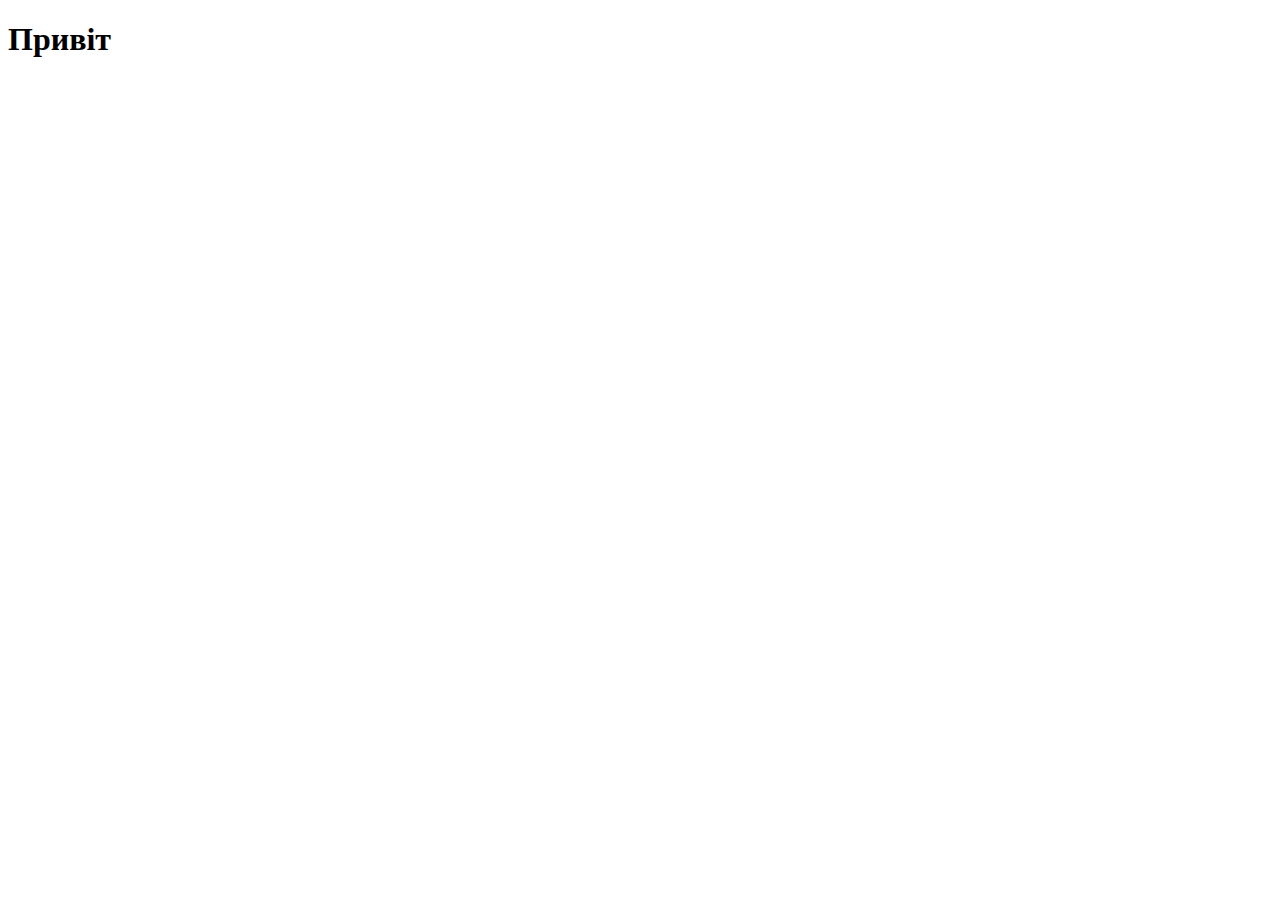
==== index.html @ fdb6528d "Initial commit" ====
<!DOCTYPE html>
<html lang="en">
  <head>
    <meta charset="UTF-8" />
    <meta name="viewport" content="width=device-width, initial-scale=1.0" />
    <title>Document</title>
  </head>
  <body>
    <h1>Привіт</h1>
  </body>
</html>
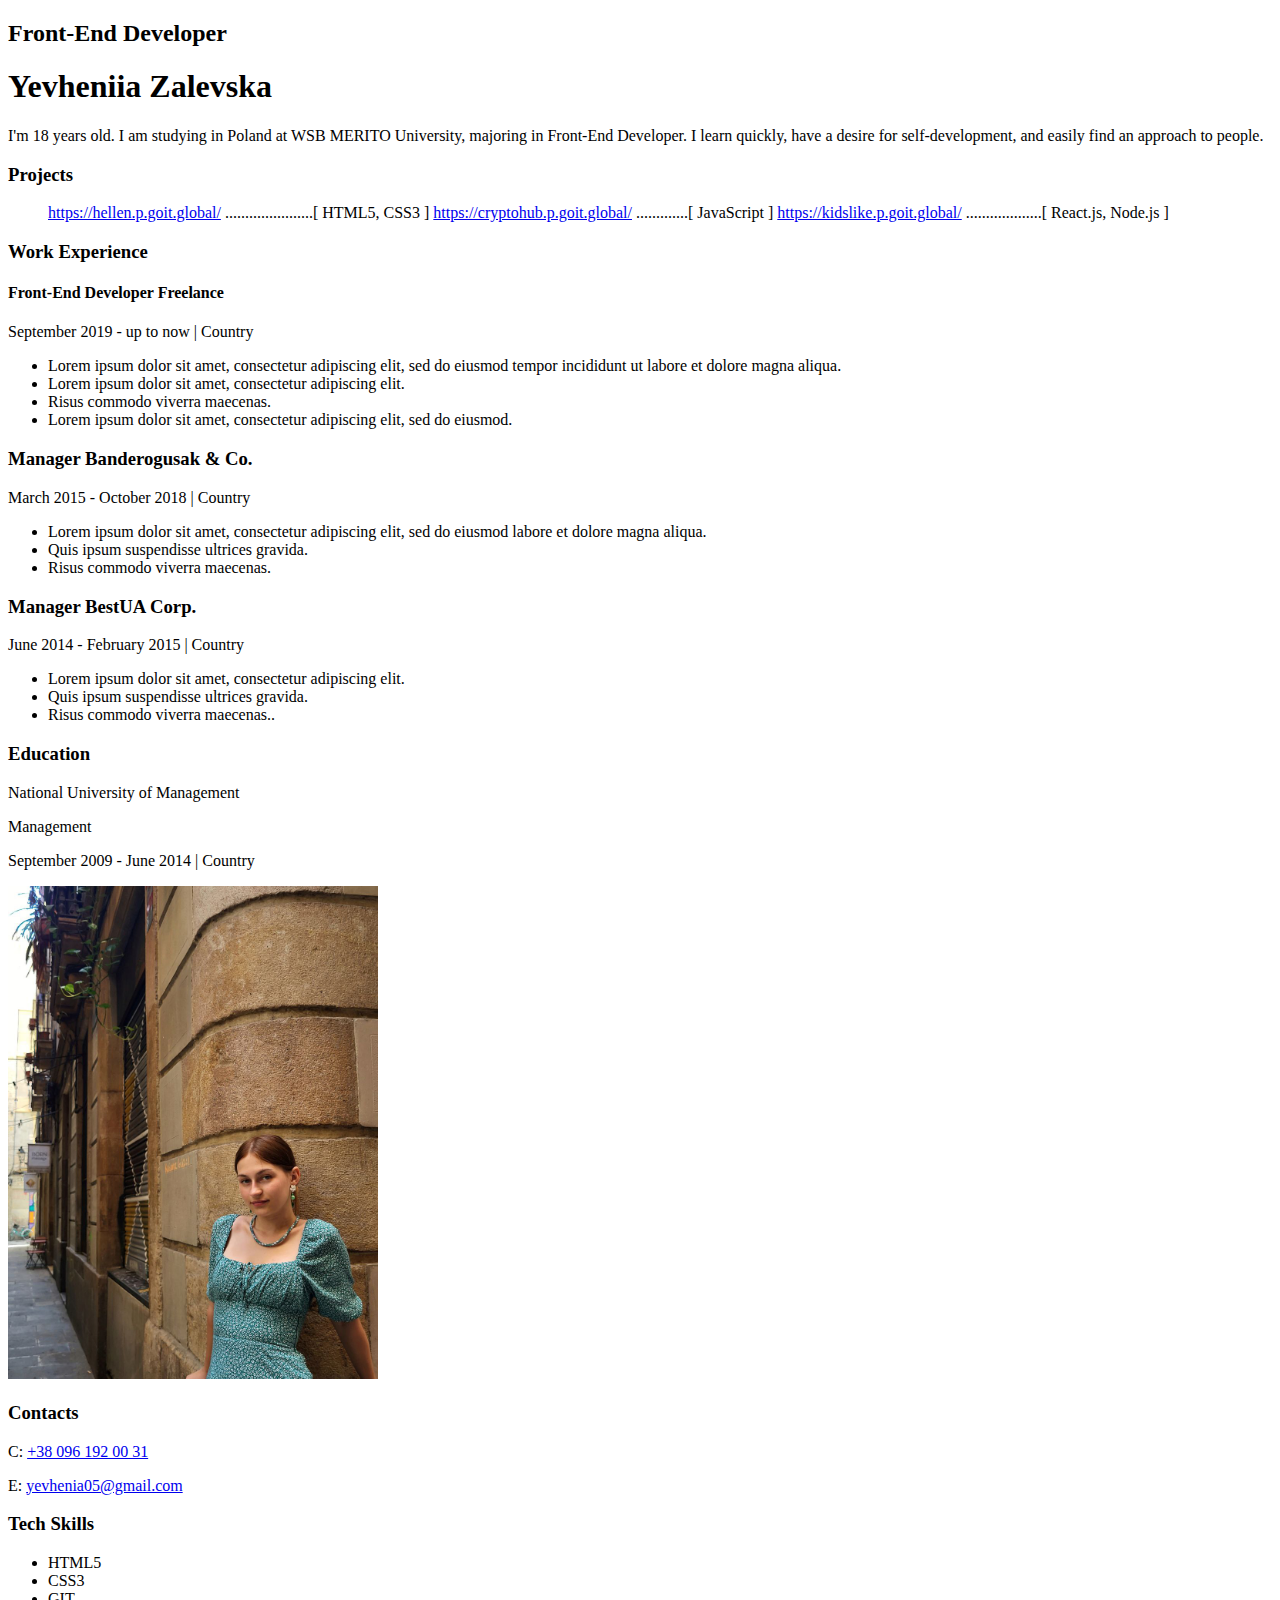
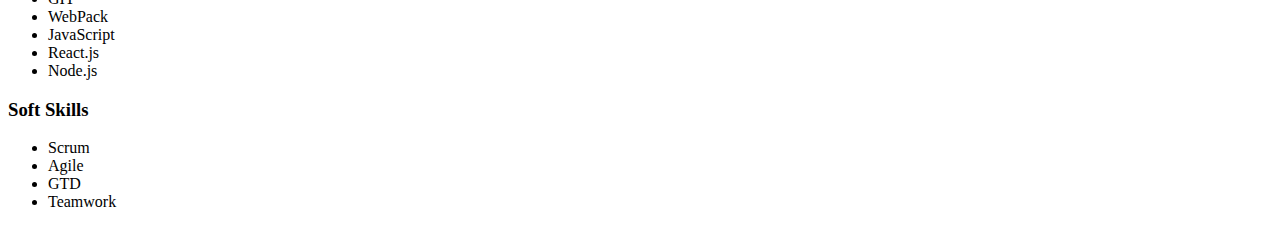
==== commit 439d125b: "created" ====
--- a/index.html
+++ b/index.html
@@ -3,9 +3,142 @@
   <head>
     <meta charset="UTF-8" />
     <meta name="viewport" content="width=device-width, initial-scale=1.0" />
-    <title>Document</title>
+    <title>My resume</title>
+    <link rel="preconnect" href="https://fonts.googleapis.com" />
+    <link rel="preconnect" href="https://fonts.gstatic.com" crossorigin />
+    <link
+      href="https://fonts.googleapis.com/css2?family=Montserrat:wght@400;700&display=swap"
+      rel="stylesheet"
+    />
+    <link rel="stylesheet" href="css/style.css" />
   </head>
   <body>
-    <h1>Привіт</h1>
+    <!-- Wrapper -->
+    <div>
+      <!-- Main-content -->
+      <div>
+        <!-- My info -->
+        <div>
+          <h2>Front-End Developer</h2>
+          <h1>Yevheniia Zalevska</h1>
+          <p>
+            I'm 18 years old. I am studying in Poland at WSB MERITO University,
+            majoring in Front-End Developer. I learn quickly, have a desire for
+            self-development, and easily find an approach to people.
+          </p>
+        </div>
+        <!-- My projects -->
+        <div>
+          <h3>Projects</h3>
+          <ol>
+            <l1
+              ><a href="https://hellen.p.goit.global/" target="_blank"
+                >https://hellen.p.goit.global/</a
+              >
+              ......................[ HTML5, CSS3 ]
+            </l1>
+            <l1>
+              <a href="https://cryptohub.p.goit.global/" target="_blank"
+                >https://cryptohub.p.goit.global/</a
+              >
+              .............[ JavaScript ]
+            </l1>
+            <l1>
+              <a href="https://kidslike.p.goit.global/" target="_blank"
+                >https://kidslike.p.goit.global/</a
+              >
+              ...................[ React.js, Node.js ]
+            </l1>
+          </ol>
+        </div>
+
+        <!-- Work Experience -->
+        <div>
+          <h3>Work Experience</h3>
+          <!-- Company 1 -->
+          <div>
+            <h4>Front-End Developer Freelance</h4>
+            <p>September 2019 - up to now | Country</p>
+            <ul>
+              <li>
+                Lorem ipsum dolor sit amet, consectetur adipiscing elit, sed do
+                eiusmod tempor incididunt ut labore et dolore magna aliqua.
+              </li>
+              <li>Lorem ipsum dolor sit amet, consectetur adipiscing elit.</li>
+              <li>Risus commodo viverra maecenas.</li>
+              <li>
+                Lorem ipsum dolor sit amet, consectetur adipiscing elit, sed do
+                eiusmod.
+              </li>
+            </ul>
+          </div>
+          <!-- Company 2 -->
+          <div>
+            <h3>Manager Banderogusak & Co.</h3>
+            <p>March 2015 - October 2018 | Country</p>
+            <ul>
+              <li>
+                Lorem ipsum dolor sit amet, consectetur adipiscing elit, sed do
+                eiusmod labore et dolore magna aliqua.
+              </li>
+              <li>Quis ipsum suspendisse ultrices gravida.</li>
+              <li>Risus commodo viverra maecenas.</li>
+            </ul>
+          </div>
+          <!-- Company 3 -->
+          <div>
+            <h3>Manager BestUA Corp.</h3>
+            <p>June 2014 - February 2015 | Country</p>
+            <ul>
+              <li>Lorem ipsum dolor sit amet, consectetur adipiscing elit.</li>
+              <li>Quis ipsum suspendisse ultrices gravida.</li>
+              <li>Risus commodo viverra maecenas..</li>
+            </ul>
+          </div>
+        </div>
+        <!-- Education -->
+        <div>
+          <h3>Education</h3>
+          <p>National University of Management</p>
+          <p>Management</p>
+          <p>September 2009 - June 2014 | Country</p>
+        </div>
+      </div>
+      <!-- Sidebar -->
+      <aside>
+        <img src="./img\img.jpg" alt="My photo" width="370" />
+        <!-- Contacts -->
+        <div>
+          <h3>Contacts</h3>
+          <p>C: <a href="tel:+380961920031">+38 096 192 00 31</a></p>
+          <p>
+            E: <a href="malto:yevhenia05@gmail.com">yevhenia05@gmail.com</a>
+          </p>
+        </div>
+      </aside>
+      <!-- Tech Skills -->
+      <div>
+        <h3>Tech Skills</h3>
+        <ul>
+          <li>HTML5</li>
+          <li>CSS3</li>
+          <li>GIT</li>
+          <li>WebPack</li>
+          <li>JavaScript</li>
+          <li>React.js</li>
+          <li>Node.js</li>
+        </ul>
+      </div>
+      <!-- Soft Skills -->
+      <div>
+        <h3>Soft Skills</h3>
+        <ul>
+          <li>Scrum</li>
+          <li>Agile</li>
+          <li>GTD</li>
+          <li>Teamwork</li>
+        </ul>
+      </div>
+    </div>
   </body>
 </html>
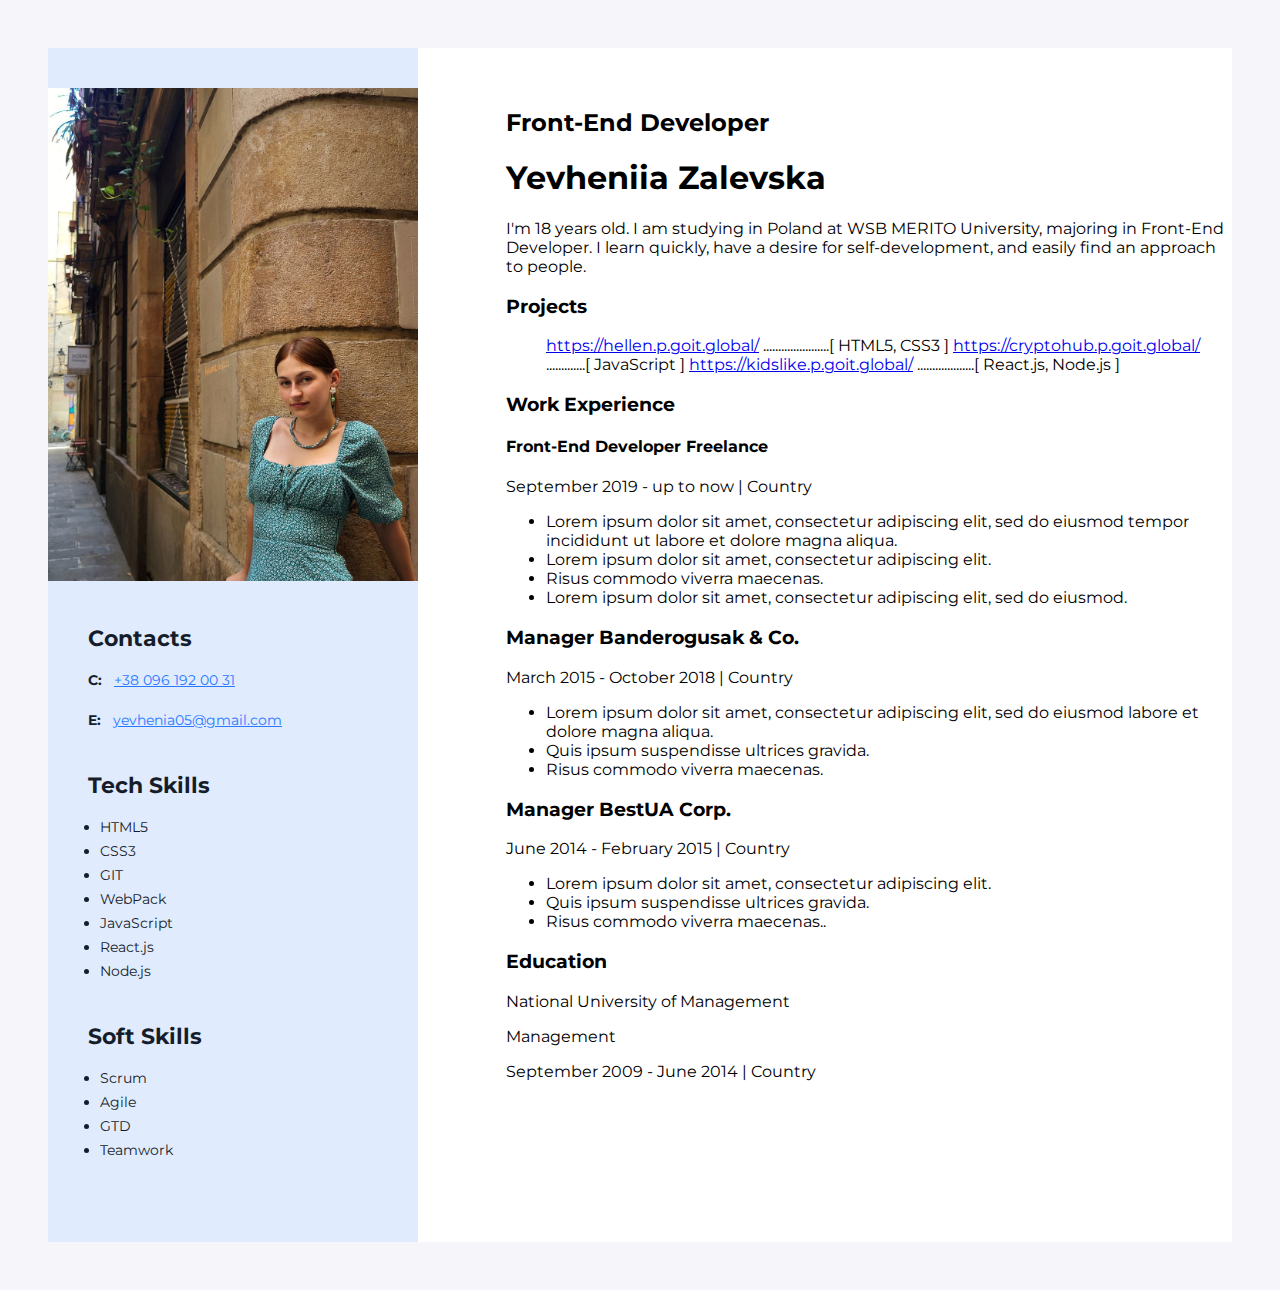
==== commit 60b0c380: "adaddet" ====
--- a/index.html
+++ b/index.html
@@ -10,13 +10,19 @@
       href="https://fonts.googleapis.com/css2?family=Montserrat:wght@400;700&display=swap"
       rel="stylesheet"
     />
-    <link rel="stylesheet" href="css/style.css" />
+    <link rel="preconnect" href="https://fonts.googleapis.com" />
+    <link rel="preconnect" href="https://fonts.gstatic.com" crossorigin />
+    <link
+      href="https://fonts.googleapis.com/css2?family=Montserrat:wght@400;700&display=swap"
+      rel="stylesheet"
+    />
+    <link rel="stylesheet" href="./css/styles.css" />
   </head>
   <body>
     <!-- Wrapper -->
-    <div>
+    <div class="wrapper">
       <!-- Main-content -->
-      <div>
+      <div class="main-content">
         <!-- My info -->
         <div>
           <h2>Front-End Developer</h2>
@@ -31,7 +37,7 @@
         <div>
           <h3>Projects</h3>
           <ol>
-            <l1
+            <l1 class="project-item"
               ><a href="https://hellen.p.goit.global/" target="_blank"
                 >https://hellen.p.goit.global/</a
               >
@@ -104,41 +110,55 @@
           <p>September 2009 - June 2014 | Country</p>
         </div>
       </div>
+
       <!-- Sidebar -->
-      <aside>
+      <aside class="sidebar">
         <img src="./img\img.jpg" alt="My photo" width="370" />
-        <!-- Contacts -->
-        <div>
-          <h3>Contacts</h3>
-          <p>C: <a href="tel:+380961920031">+38 096 192 00 31</a></p>
-          <p>
-            E: <a href="malto:yevhenia05@gmail.com">yevhenia05@gmail.com</a>
-          </p>
+
+        <div class="sidebar-content">
+          <!-- Contacts -->
+          <div class="contacts-container">
+            <h3 class="contacts-title">Contacts</h3>
+            <p class="contacts-item">
+              <span class="contacts-type">C:</span>
+              <a class="contacts-links" href="tel:+380961920031"
+                >+38 096 192 00 31</a
+              >
+            </p>
+            <p class="contacts-item">
+              <span class="contacts-type">E:</span>
+              <a class="contacts-links" chref="malto:yevhenia05@gmail.com"
+                >yevhenia05@gmail.com</a
+              >
+            </p>
+          </div>
+
+          <!-- Tech Skills -->
+          <div class="skills-container">
+            <h3 class="skills-title">Tech Skills</h3>
+            <ul class="skills-list">
+              <li class="skills-list-item">HTML5</li>
+              <li class="skills-list-item">CSS3</li>
+              <li class="skills-list-item">GIT</li>
+              <li class="skills-list-item">WebPack</li>
+              <li class="skills-list-item">JavaScript</li>
+              <li class="skills-list-item">React.js</li>
+              <li class="skills-list-item">Node.js</li>
+            </ul>
+          </div>
+
+          <!-- Soft Skills -->
+          <div class="skills-container">
+            <h3 class="skills-title">Soft Skills</h3>
+            <ul class="skills-list">
+              <li class="skills-list-item">Scrum</li>
+              <li class="skills-list-item">Agile</li>
+              <li class="skills-list-item">GTD</li>
+              <li class="skills-list-item">Teamwork</li>
+            </ul>
+          </div>
         </div>
       </aside>
-      <!-- Tech Skills -->
-      <div>
-        <h3>Tech Skills</h3>
-        <ul>
-          <li>HTML5</li>
-          <li>CSS3</li>
-          <li>GIT</li>
-          <li>WebPack</li>
-          <li>JavaScript</li>
-          <li>React.js</li>
-          <li>Node.js</li>
-        </ul>
-      </div>
-      <!-- Soft Skills -->
-      <div>
-        <h3>Soft Skills</h3>
-        <ul>
-          <li>Scrum</li>
-          <li>Agile</li>
-          <li>GTD</li>
-          <li>Teamwork</li>
-        </ul>
-      </div>
     </div>
   </body>
 </html>
--- a/css/styles.css
+++ b/css/styles.css
@@ -0,0 +1,102 @@
+body {
+    background: #F6F6FA;
+    padding: 40px 40px 40px 40px;
+    font-family: 'Montserrat', sans-serif;
+}
+
+.wrapper {
+    background: #fff;
+    display: flex;
+    flex-direction: row-reverse;
+}
+
+/* main content */
+
+.main-content {
+    padding-left: 88px;
+    padding-top: 80px;
+    padding-top: 40px;
+    padding-bottom: 80px;
+    box-sizing: border-box;
+}
+
+/* sidebar */
+
+.sidebar {
+    background: #E0EBFE;
+    padding-top: 40px;
+    padding-bottom: 40px;
+    box-sizing: border-box;
+    width: 370px;
+}
+
+.sidebar-content {
+    padding-left: 40px;
+    padding-top: 40px;
+    padding-right: 40px;
+    box-sizing: border-box;
+}
+
+/* contacts */
+
+.contacts-title {
+    font-size: 22px;
+    font-weight: 700;
+    line-height: normal;
+    color: #161D2A;
+    margin-top: 0;
+    margin-bottom: 8px;
+}
+
+.contacts-type { 
+    color: #161D2A;
+    font-size: 14px;
+    font-weight: 700;
+    line-height: 24px;
+    margin-right: 8px;
+}
+
+.contacts-links {
+    color: #2979FF;
+    font-size: 14px;
+    font-weight: 400;
+    line-height: 24px;
+    text-decoration-line: underline;
+}
+
+.contacts-item {
+    margin-top: o;
+    margin-bottom: 4px;
+}
+
+.contacts-container {
+    margin-bottom: 40px;
+}
+
+/* skills container */
+
+.skills-container {
+    margin-bottom: 40px;
+}
+
+.skills-title {
+    color: #161D2A;
+    font-size: 22px;
+    font-weight: 700;
+    line-height: normal;
+    margin-top: 0;
+    margin-bottom: 8px;
+}
+
+.skills-list {
+    padding-left: 12px;
+}
+
+.skills-list-item {
+    color: #161D2A;
+    font-size: 14px;
+    font-weight: 400;
+    line-height: 24px;
+}
+
+
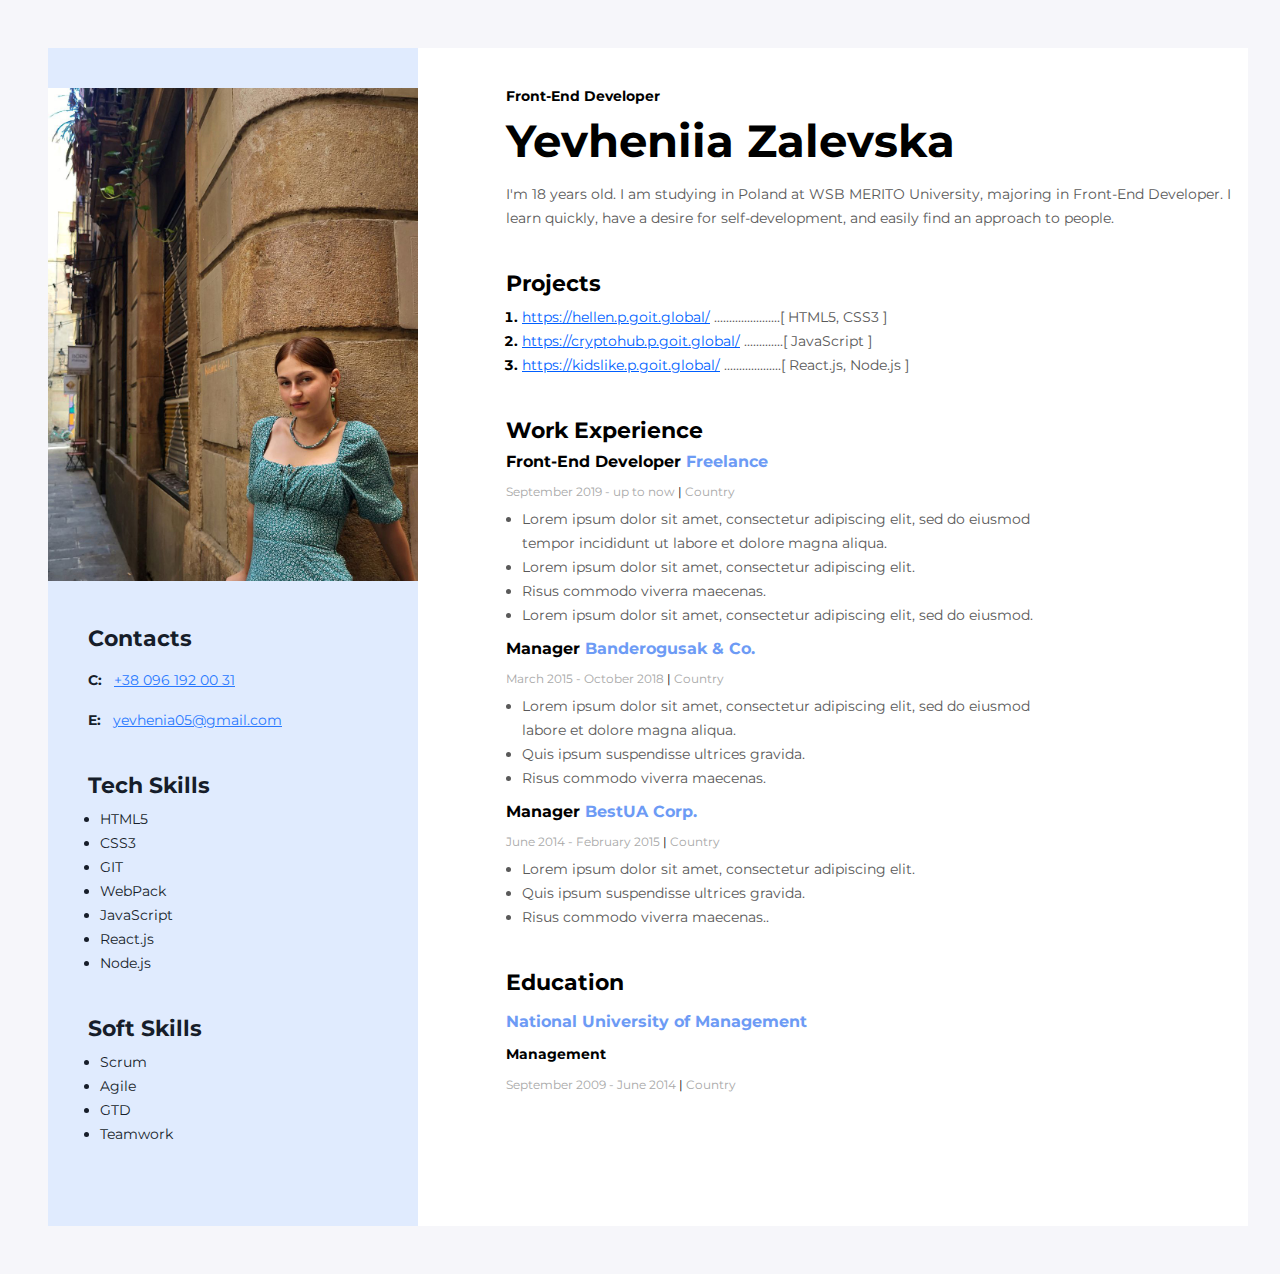
==== commit 24a567d3: "4598t0yh" ====
--- a/index.html
+++ b/index.html
@@ -24,96 +24,144 @@
       <!-- Main-content -->
       <div class="main-content">
         <!-- My info -->
-        <div>
-          <h2>Front-End Developer</h2>
-          <h1>Yevheniia Zalevska</h1>
-          <p>
+        <div class="my-info">
+          <h2 class="my-profession">Front-End Developer</h2>
+          <h1 class="my-name">Yevheniia Zalevska</h1>
+          <p class="my-descr">
             I'm 18 years old. I am studying in Poland at WSB MERITO University,
             majoring in Front-End Developer. I learn quickly, have a desire for
             self-development, and easily find an approach to people.
           </p>
         </div>
         <!-- My projects -->
-        <div>
-          <h3>Projects</h3>
-          <ol>
-            <l1 class="project-item"
-              ><a href="https://hellen.p.goit.global/" target="_blank"
+        <div class="my-projects-container">
+          <h3 class="my-projects-title">Projects</h3>
+          <ol class="my-projects-list">
+            <li class="my-projects-item">
+              <a
+                class="my-projects-item-link"
+                href="https://hellen.p.goit.global/"
+                target="_blank"
                 >https://hellen.p.goit.global/</a
               >
-              ......................[ HTML5, CSS3 ]
-            </l1>
-            <l1>
-              <a href="https://cryptohub.p.goit.global/" target="_blank"
+              <span class="my-projects-item-tech">
+                ......................[ HTML5, CSS3 ]
+              </span>
+            </li>
+            <li class="my-projects-item">
+              <a
+                class="my-projects-item-link"
+                href="https://cryptohub.p.goit.global/"
+                target="_blank"
                 >https://cryptohub.p.goit.global/</a
               >
-              .............[ JavaScript ]
-            </l1>
-            <l1>
-              <a href="https://kidslike.p.goit.global/" target="_blank"
+              <span class="my-projects-item-tech">
+                .............[ JavaScript ]
+              </span>
+            </li>
+            <li class="my-projects-item">
+              <a
+                class="my-projects-item-link"
+                href="https://kidslike.p.goit.global/"
+                target="_blank"
                 >https://kidslike.p.goit.global/</a
               >
-              ...................[ React.js, Node.js ]
-            </l1>
+              <span class="my-projects-item-tech">
+                ...................[ React.js, Node.js ]
+              </span>
+            </li>
           </ol>
         </div>
 
         <!-- Work Experience -->
-        <div>
-          <h3>Work Experience</h3>
+        <div class="work-experience-section">
+          <h3 class="work-experience-title">Work Experience</h3>
           <!-- Company 1 -->
-          <div>
-            <h4>Front-End Developer Freelance</h4>
-            <p>September 2019 - up to now | Country</p>
-            <ul>
-              <li>
+          <div class="work-experience-container">
+            <h4 class="work-experience-company">
+              Front-End Developer <span class="company-name">Freelance</span>
+            </h4>
+            <p class="work-experience-period">
+              September 2019 - up to now
+              <span class="work-experience-period-separator">|</span> Country
+            </p>
+            <ul class="work-experience-duties-list">
+              <li class="work-experience-duties-items">
                 Lorem ipsum dolor sit amet, consectetur adipiscing elit, sed do
                 eiusmod tempor incididunt ut labore et dolore magna aliqua.
               </li>
-              <li>Lorem ipsum dolor sit amet, consectetur adipiscing elit.</li>
-              <li>Risus commodo viverra maecenas.</li>
-              <li>
+              <li class="work-experience-duties-items">
+                Lorem ipsum dolor sit amet, consectetur adipiscing elit.
+              </li>
+              <li class="work-experience-duties-items">
+                Risus commodo viverra maecenas.
+              </li>
+              <li class="work-experience-duties-items">
                 Lorem ipsum dolor sit amet, consectetur adipiscing elit, sed do
                 eiusmod.
               </li>
             </ul>
           </div>
           <!-- Company 2 -->
-          <div>
-            <h3>Manager Banderogusak & Co.</h3>
-            <p>March 2015 - October 2018 | Country</p>
-            <ul>
-              <li>
+          <div class="work-experience-container">
+            <h4 class="work-experience-company">
+              Manager <span class="company-name">Banderogusak & Co.</span>
+            </h4>
+            <p class="work-experience-period">
+              March 2015 - October 2018
+              <span class="work-experience-period-separator">|</span> Country
+            </p>
+            <ul class="work-experience-duties-list">
+              <li class="work-experience-duties-items">
                 Lorem ipsum dolor sit amet, consectetur adipiscing elit, sed do
                 eiusmod labore et dolore magna aliqua.
               </li>
-              <li>Quis ipsum suspendisse ultrices gravida.</li>
-              <li>Risus commodo viverra maecenas.</li>
+              <li class="work-experience-duties-items">
+                Quis ipsum suspendisse ultrices gravida.
+              </li>
+              <li class="work-experience-duties-items">
+                Risus commodo viverra maecenas.
+              </li>
             </ul>
           </div>
           <!-- Company 3 -->
           <div>
-            <h3>Manager BestUA Corp.</h3>
-            <p>June 2014 - February 2015 | Country</p>
-            <ul>
-              <li>Lorem ipsum dolor sit amet, consectetur adipiscing elit.</li>
-              <li>Quis ipsum suspendisse ultrices gravida.</li>
-              <li>Risus commodo viverra maecenas..</li>
+            <h4 class="work-experience-company">
+              Manager <span class="company-name">BestUA Corp.</span>
+            </h4>
+            <p class="work-experience-period">
+              June 2014 - February 2015
+              <span class="work-experience-period-separator">|</span> Country
+            </p>
+            <ul class="work-experience-duties-list">
+              <li class="work-experience-duties-items">
+                Lorem ipsum dolor sit amet, consectetur adipiscing elit.
+              </li>
+              <li class="work-experience-duties-items">
+                Quis ipsum suspendisse ultrices gravida.
+              </li>
+              <li class="work-experience-duties-items">
+                Risus commodo viverra maecenas..
+              </li>
             </ul>
           </div>
         </div>
         <!-- Education -->
         <div>
-          <h3>Education</h3>
-          <p>National University of Management</p>
-          <p>Management</p>
-          <p>September 2009 - June 2014 | Country</p>
+          <h3 class="education-title">Education</h3>
+          <p class="education-university">National University of Management</p>
+          <p class="education-faculty">Management</p>
+          <p class="education-period">
+            September 2009 - June 2014<span class="education-period-separator">
+              | </span
+            >Country
+          </p>
         </div>
       </div>
 
       <!-- Sidebar -->
       <aside class="sidebar">
-        <img src="./img\img.jpg" alt="My photo" width="370" />
+        <img class="my-photo" src="./img\img.jpg" alt="My photo" width="370" />
 
         <div class="sidebar-content">
           <!-- Contacts -->
--- a/css/styles.css
+++ b/css/styles.css
@@ -4,10 +4,19 @@
     font-family: 'Montserrat', sans-serif;
 }
 
+ol, ul {
+    margin-top: 0;
+    margin-bottom: 0;
+}
+
+/* wrapper */
+
 .wrapper {
     background: #fff;
     display: flex;
     flex-direction: row-reverse;
+    width: 1200px;
+    margin: 0 auto;
 }
 
 /* main content */
@@ -99,4 +108,230 @@
     line-height: 24px;
 }
 
-
+/* main content */
+
+/* my info */
+
+.my-profession {
+    font-weight: 700;
+    font-size: 14px;
+    line-height: 1.21429;
+    color: #000;
+    margin-top: 0;
+    margin-bottom: 8px;
+}
+
+.my-name {
+    font-weight: 700;
+    font-size: 45px;
+    line-height: 1.22222;
+    color: #000;
+    margin-top: 0;
+    margin-bottom: 12px;
+}
+
+.my-descr {
+    font-weight: 400;
+    font-size: 14px;
+    line-height: 1.71429;
+    color: #595959;
+}
+
+.my-info {
+    margin-bottom: 40px;
+}
+
+/* my projects */
+
+.my-projects-title {
+    font-weight: 700;
+    font-size: 22px;
+    line-height: 1.22727;
+    color: #000;
+    margin-top: 0;
+    margin-bottom: 8px;
+}
+
+.my-projects-item {
+    color: #000;
+    font-size: 14px;
+    font-weight: 700;
+    line-height: 24px;
+}
+
+.my-projects-list {
+    padding-left: 16px;
+}
+
+.my-projects-item-link {
+    color: #005FFF;
+    font-size: 14px;
+    font-weight: 400;
+    line-height: 24px;
+    text-decoration-line: underline;
+}
+
+.my-projects-item-tech {
+    color: #595959;
+    font-size: 14px;
+    font-weight: 400;
+    line-height: 24px;
+}
+
+.my-projects-container {
+    margin-bottom: 40px;
+}
+
+/* Work Experience */
+
+.work-experience-title {
+    color: #000;
+    font-size: 22px;
+    font-weight: 700;
+    line-height: 27px;
+    margin-top: 0;
+    margin-bottom: 8px;
+}
+
+.work-experience-company {
+    color: #000;
+    font-size: 16px;
+    font-weight: 700;
+    line-height: 20px;
+    margin-top: 0;
+    margin-bottom: 12px;
+}
+
+.company-name {
+    color: #6D9BF5;
+}
+
+.work-experience-period {
+    color: #A8A8A8;
+    font-size: 12px;
+    font-weight: 400;
+    line-height: 15px;
+    margin-bottom: 8px;
+}
+
+.work-experience-period-separator {
+    color: #000;
+}
+
+.work-experience-duties-list {
+    padding-left: 16px;
+}
+
+.work-experience-duties-items {
+    color: #595959;
+    max-width: 526px;
+    font-size: 14px;
+    text-align: left;
+    font-weight: 400;
+    line-height: 24px; 
+}
+
+.work-experience-container {
+    margin-bottom: 12px;
+}
+
+.work-experience-section {
+    margin-bottom: 40px;
+}
+
+/* Education */
+
+.education-title {
+    color: #000;
+    font-size: 22px;
+    font-weight: 700;
+    line-height: normal;
+    margin-top: 0;
+    margin-bottom: 8px;
+}
+
+.education-university {
+    color: #6d9bf5;
+    font-size: 16px;
+    margin-bottom: 8px;
+    font-weight: 700;
+    line-height: normal;
+}
+
+.education-faculty {
+    color: #000;
+    font-size: 14px;
+    font-weight: 700;
+    line-height: normal;
+}
+
+.education-period {
+    color: #A8A8A8;
+    font-size: 12px;
+    font-weight: 400;
+    line-height: 15px;
+}
+
+.education-period-separator {
+    color: #000;
+}
+
+@media screen and (max-width: 960px) {
+    body {
+        padding: 20px 20px 20px 20px;
+    }
+    
+    .main-content {
+        padding: 40px 40px 40px 40px;
+    }
+}
+
+@media screen and (max-width: 800px) {
+    .sidebar {
+        width: 250px;
+    }
+
+    .my-photo {
+        width: 250px;
+    }
+
+    .sidebar-content {
+        padding: 20px;
+    }
+}
+
+@media screen and (max-width: 600px) {
+    body {
+        padding: 0;
+    }
+
+    .my-photo {
+        width: 200px;
+    }
+        
+    .sidebar {
+        width: 200px;
+    }
+
+    .main-content {
+        padding: 20px;
+    }
+
+    .my-name {
+        font-size: 28px;
+    }
+}
+
+@media screen and (max-width: 510px) {
+    .wrapper {
+        flex-direction: column;
+    }
+
+    .my-photo {
+        width: 100%;
+    }
+    
+    .sidebar {
+        width: 100%;
+    }
+}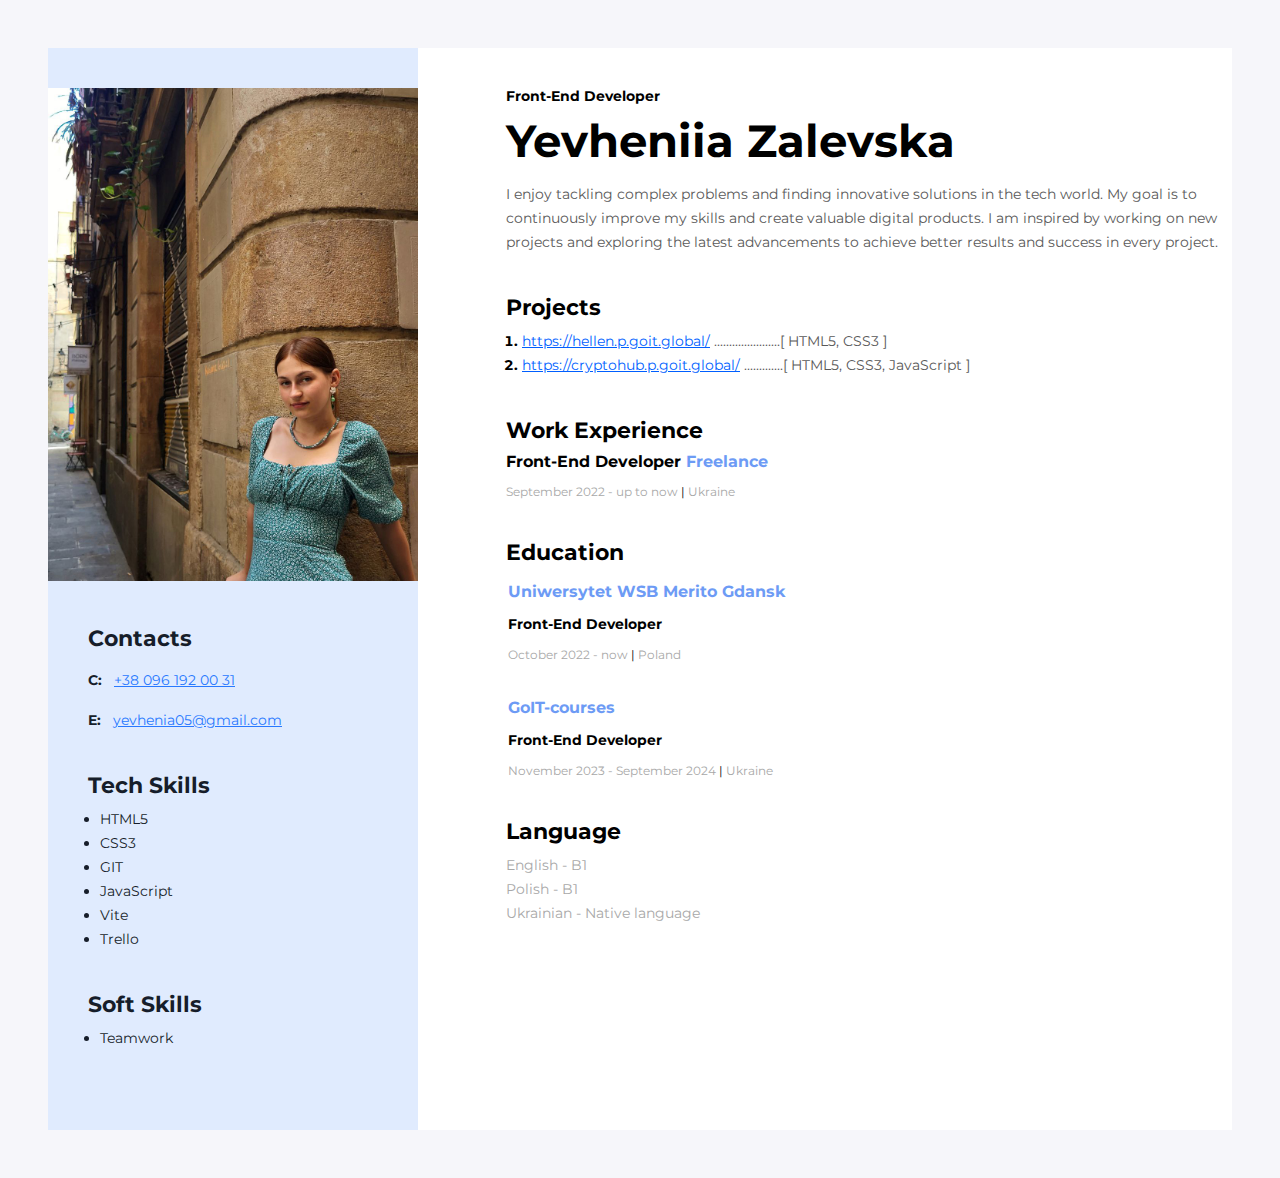
==== commit 18037b8b: "fdgfhg" ====
--- a/index.html
+++ b/index.html
@@ -28,9 +28,11 @@
           <h2 class="my-profession">Front-End Developer</h2>
           <h1 class="my-name">Yevheniia Zalevska</h1>
           <p class="my-descr">
-            I'm 18 years old. I am studying in Poland at WSB MERITO University,
-            majoring in Front-End Developer. I learn quickly, have a desire for
-            self-development, and easily find an approach to people.
+            I enjoy tackling complex problems and finding innovative solutions
+            in the tech world. My goal is to continuously improve my skills and
+            create valuable digital products. I am inspired by working on new
+            projects and exploring the latest advancements to achieve better
+            results and success in every project.
           </p>
         </div>
         <!-- My projects -->
@@ -40,7 +42,7 @@
             <li class="my-projects-item">
               <a
                 class="my-projects-item-link"
-                href="https://hellen.p.goit.global/"
+                href="https://strong-swan-dd7bad.netlify.app/"
                 target="_blank"
                 >https://hellen.p.goit.global/</a
               >
@@ -51,15 +53,15 @@
             <li class="my-projects-item">
               <a
                 class="my-projects-item-link"
-                href="https://cryptohub.p.goit.global/"
+                href="https://gudzsv.github.io/project-syntax-samurais-01/"
                 target="_blank"
                 >https://cryptohub.p.goit.global/</a
               >
               <span class="my-projects-item-tech">
-                .............[ JavaScript ]
+                .............[ HTML5, CSS3, JavaScript ]
               </span>
             </li>
-            <li class="my-projects-item">
+            <!-- <li class="my-projects-item">
               <a
                 class="my-projects-item-link"
                 href="https://kidslike.p.goit.global/"
@@ -69,23 +71,23 @@
               <span class="my-projects-item-tech">
                 ...................[ React.js, Node.js ]
               </span>
-            </li>
+            </li> -->
           </ol>
         </div>
 
         <!-- Work Experience -->
         <div class="work-experience-section">
           <h3 class="work-experience-title">Work Experience</h3>
-          <!-- Company 1 -->
+          <!-- Company 1  -->
           <div class="work-experience-container">
             <h4 class="work-experience-company">
               Front-End Developer <span class="company-name">Freelance</span>
             </h4>
             <p class="work-experience-period">
-              September 2019 - up to now
-              <span class="work-experience-period-separator">|</span> Country
-            </p>
-            <ul class="work-experience-duties-list">
+              September 2022 - up to now
+              <span class="work-experience-period-separator">|</span> Ukraine
+            </p>
+            <!-- <ul class="work-experience-duties-list">
               <li class="work-experience-duties-items">
                 Lorem ipsum dolor sit amet, consectetur adipiscing elit, sed do
                 eiusmod tempor incididunt ut labore et dolore magna aliqua.
@@ -100,10 +102,10 @@
                 Lorem ipsum dolor sit amet, consectetur adipiscing elit, sed do
                 eiusmod.
               </li>
-            </ul>
+            </ul> -->
           </div>
           <!-- Company 2 -->
-          <div class="work-experience-container">
+          <!-- <div class="work-experience-container">
             <h4 class="work-experience-company">
               Manager <span class="company-name">Banderogusak & Co.</span>
             </h4>
@@ -123,9 +125,9 @@
                 Risus commodo viverra maecenas.
               </li>
             </ul>
-          </div>
-          <!-- Company 3 -->
-          <div>
+          </div> -->
+          <!-- Company 3  -->
+          <!-- <div>
             <h4 class="work-experience-company">
               Manager <span class="company-name">BestUA Corp.</span>
             </h4>
@@ -144,18 +146,42 @@
                 Risus commodo viverra maecenas..
               </li>
             </ul>
-          </div>
-        </div>
-        <!-- Education -->
+          </div> -->
+        </div>
+        <!-- Education  -->
+        <div class="education-section">
+          <h3 class="education-title">Education</h3>
+          <ul class="education-list">
+            <li class="education-items">
+              <p class="education-university">Uniwersytet WSB Merito Gdansk</p>
+              <p class="education-faculty">Front-End Developer</p>
+              <p class="education-period">
+                October 2022 - now<span class="education-period-separator">
+                  | </span
+                >Poland
+              </p>
+            </li>
+            <li>
+              <p class="education-university">GoIT-courses</p>
+              <p class="education-faculty">Front-End Developer</p>
+              <p class="education-period">
+                November 2023 - September 2024<span
+                  class="education-period-separator"
+                >
+                  | </span
+                >Ukraine
+              </p>
+            </li>
+          </ul>
+        </div>
+        <!-- Language -->
         <div>
-          <h3 class="education-title">Education</h3>
-          <p class="education-university">National University of Management</p>
-          <p class="education-faculty">Management</p>
-          <p class="education-period">
-            September 2009 - June 2014<span class="education-period-separator">
-              | </span
-            >Country
-          </p>
+          <h3 class="language-title">Language</h3>
+          <ol class="language-list">
+            <li class="language-items">English - B1</li>
+            <li class="language-items">Polish - B1</li>
+            <li class="language-items">Ukrainian - Native language</li>
+          </ol>
         </div>
       </div>
 
@@ -188,10 +214,12 @@
               <li class="skills-list-item">HTML5</li>
               <li class="skills-list-item">CSS3</li>
               <li class="skills-list-item">GIT</li>
-              <li class="skills-list-item">WebPack</li>
+              <!-- <li class="skills-list-item">WebPack</li> -->
               <li class="skills-list-item">JavaScript</li>
-              <li class="skills-list-item">React.js</li>
-              <li class="skills-list-item">Node.js</li>
+              <!-- <li class="skills-list-item">React.js</li>
+              <li class="skills-list-item">Node.js</li> -->
+              <li class="skills-list-item">Vite</li>
+              <li class="skills-list-item">Trello</li>
             </ul>
           </div>
 
@@ -199,9 +227,9 @@
           <div class="skills-container">
             <h3 class="skills-title">Soft Skills</h3>
             <ul class="skills-list">
-              <li class="skills-list-item">Scrum</li>
+              <!-- <li class="skills-list-item">Scrum</li>
               <li class="skills-list-item">Agile</li>
-              <li class="skills-list-item">GTD</li>
+              <li class="skills-list-item">GTD</li> -->
               <li class="skills-list-item">Teamwork</li>
             </ul>
           </div>
--- a/css/styles.css
+++ b/css/styles.css
@@ -15,7 +15,7 @@
     background: #fff;
     display: flex;
     flex-direction: row-reverse;
-    width: 1200px;
+    /* width: 1200px; */
     margin: 0 auto;
 }
 
@@ -276,14 +276,42 @@
     color: #000;
 }
 
-@media screen and (max-width: 960px) {
-    body {
-        padding: 20px 20px 20px 20px;
-    }
-    
-    .main-content {
-        padding: 40px 40px 40px 40px;
-    }
+.education-list {
+    padding-left: 2px;
+    list-style: none;
+}
+
+.education-section {
+    margin-bottom: 40px;
+}
+
+.education-items {
+    padding-bottom: 8px;
+}
+
+/* language */
+
+.language-title {
+    color: #000;
+    font-size: 22px;
+    font-weight: 700;
+    line-height: normal;
+    margin-top: 0;
+    margin-bottom: 8px;
+}
+
+.language-list {
+    list-style: none;
+    padding-left: 0;
+}
+
+.language-items {
+    color: #A8A8A8;
+    font-size: 14px;
+    font-weight: 400;
+    line-height: 15px;
+    font-weight: 400;
+    line-height: 24px;
 }
 
 @media screen and (max-width: 800px) {
@@ -308,7 +336,7 @@
     .my-photo {
         width: 200px;
     }
-        
+
     .sidebar {
         width: 200px;
     }
@@ -330,7 +358,7 @@
     .my-photo {
         width: 100%;
     }
-    
+
     .sidebar {
         width: 100%;
     }
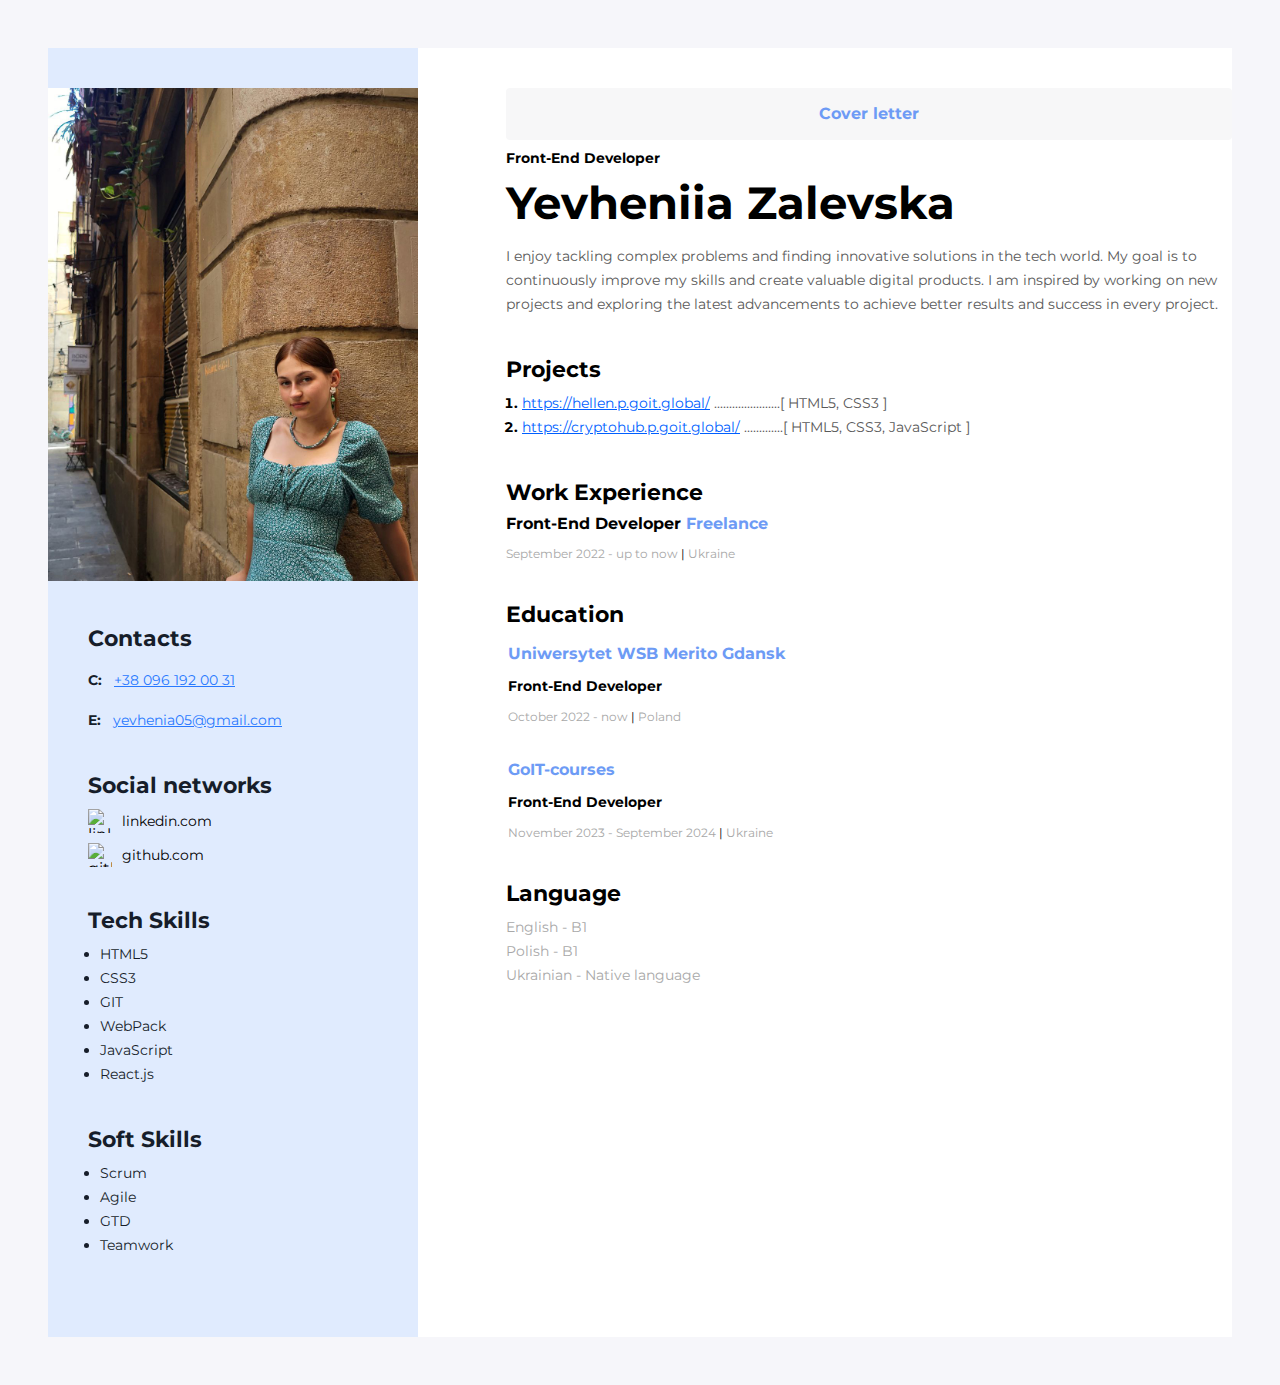
==== commit 0475a8a2: "add cover letter" ====
--- a/index.html
+++ b/index.html
@@ -23,6 +23,8 @@
     <div class="wrapper">
       <!-- Main-content -->
       <div class="main-content">
+        <!-- Cover letter -->
+        <a href="./cover-letter.html" class="about-cover"> Cover letter </a>
         <!-- My info -->
         <div class="my-info">
           <h2 class="my-profession">Front-End Developer</h2>
@@ -207,6 +209,43 @@
             </p>
           </div>
 
+          <!-- Social networks -->
+          <div class="social-networks-section">
+            <h3 class="social-networks-title">Social networks</h3>
+            <div class="social-networks-container">
+              <div class="social-networks">
+                <img
+                  class="social-networks-type"
+                  width="24"
+                  height="24"
+                  src="img/SVG/linkedin-svgrepo-com.svg"
+                  alt="linkedin"
+                />
+                <a
+                  class="social-networks-links"
+                  href="https://www.linkedin.com/in/yevheni%D1%96a-zalevska-303551331/"
+                >
+                  linkedin.com
+                </a>
+              </div>
+              <div class="social-networks">
+                <img
+                  class="social-networks-type"
+                  width="24"
+                  height="24"
+                  src="img\SVG\github-142-svgrepo-com.svg"
+                  alt="github"
+                />
+                <a
+                  class="social-networks-links"
+                  href="https://github.com/YevheniiaZalevska"
+                >
+                  github.com
+                </a>
+              </div>
+            </div>
+          </div>
+
           <!-- Tech Skills -->
           <div class="skills-container">
             <h3 class="skills-title">Tech Skills</h3>
@@ -214,12 +253,12 @@
               <li class="skills-list-item">HTML5</li>
               <li class="skills-list-item">CSS3</li>
               <li class="skills-list-item">GIT</li>
-              <!-- <li class="skills-list-item">WebPack</li> -->
+              <li class="skills-list-item">WebPack</li>
               <li class="skills-list-item">JavaScript</li>
-              <!-- <li class="skills-list-item">React.js</li>
-              <li class="skills-list-item">Node.js</li> -->
-              <li class="skills-list-item">Vite</li>
-              <li class="skills-list-item">Trello</li>
+              <li class="skills-list-item">React.js</li>
+              <!-- <li class="skills-list-item">Node.js</li> -->
+              <!-- <li class="skills-list-item">Vite</li>
+              <li class="skills-list-item">Trello</li> -->
             </ul>
           </div>
 
@@ -227,9 +266,9 @@
           <div class="skills-container">
             <h3 class="skills-title">Soft Skills</h3>
             <ul class="skills-list">
-              <!-- <li class="skills-list-item">Scrum</li>
+              <li class="skills-list-item">Scrum</li>
               <li class="skills-list-item">Agile</li>
-              <li class="skills-list-item">GTD</li> -->
+              <li class="skills-list-item">GTD</li>
               <li class="skills-list-item">Teamwork</li>
             </ul>
           </div>
--- a/css/styles.css
+++ b/css/styles.css
@@ -46,6 +46,42 @@
     box-sizing: border-box;
 }
 
+/* Social networks */
+
+.social-networks-section {
+    margin-bottom: 40px;
+}
+
+.social-networks-container {
+    display: flex;
+    /* box-sizing: border-box; */
+    flex-direction: column;
+    gap: 10px;
+}
+
+.social-networks {
+    display: flex;
+    align-items: center;
+    gap: 10px;
+}
+
+.social-networks-title {
+    font-size: 22px;
+    font-weight: 700;
+    line-height: normal;
+    color: #161D2A;
+    margin-top: 0;
+    margin-bottom: 10px;
+}
+
+.social-networks-links {
+    color: #000000;
+    font-size: 14px;
+    font-weight: 400;
+    line-height: 24px;
+    text-decoration-line: none;
+}
+
 /* contacts */
 
 .contacts-title {
@@ -110,6 +146,73 @@
 
 /* main content */
 
+/* Cover letter */
+
+/* .main_content {
+    background-color: #ffffff;
+    box-shadow: 6px 6px 20px rgba(0, 0, 0, 0.1);
+    padding: 50px 90px;
+} */
+
+/* About styles */
+.about {
+    margin-bottom: 40px;
+}
+
+.about_position {
+    font-style: normal;
+    font-weight: 700;
+    font-size: 17px;
+    line-height: 17px;
+    color: #000000;
+    margin-bottom: 20px;
+}
+
+.about_name {
+    font-style: normal;
+    font-weight: 700;
+    font-size: 40px;
+    line-height: 55px;
+    color: #000000;
+    margin-bottom: 25px;
+}
+
+.about-cover {
+    display: block;
+
+    min-width: 169px;
+    margin-bottom: 10px;
+    padding: 16px 32px;
+    font-style: normal;
+    font-weight: 700;
+    font-size: 16px;
+    line-height: 20px;
+    border-radius: 4px;
+    border: none;
+    text-align: center;
+    text-decoration: none;
+    cursor: pointer;
+    background-color: rgba(30, 41, 57, 0.035);
+    color: #6D9BF5;
+    transition: background-color 250ms ease, color 250ms ease;
+}
+
+.about-cover:hover,
+.about-cover:focus {
+    color: black;
+    background-color: #E0EBFE;
+}
+
+.about_description {
+    font-style: normal;
+    font-weight: 400;
+    font-size: 14px;
+    line-height: 24px;
+    color: #595959;
+    text-align: justify;
+    text-indent: 2em;
+}
+
 /* my info */
 
 .my-profession {
@@ -362,4 +465,22 @@
     .sidebar {
         width: 100%;
     }
+}
+
+@media screen and (max-width: 700px) {
+    .about_name{
+        font-size: 28px;
+    }
+}
+
+@media screen and (max-width: 500px) {
+    .about_name {
+        font-size: 22px;
+    }
+}
+
+@media screen and (max-width: 400px) {
+    .about_name {
+        font-size: 18px;
+    }
 }